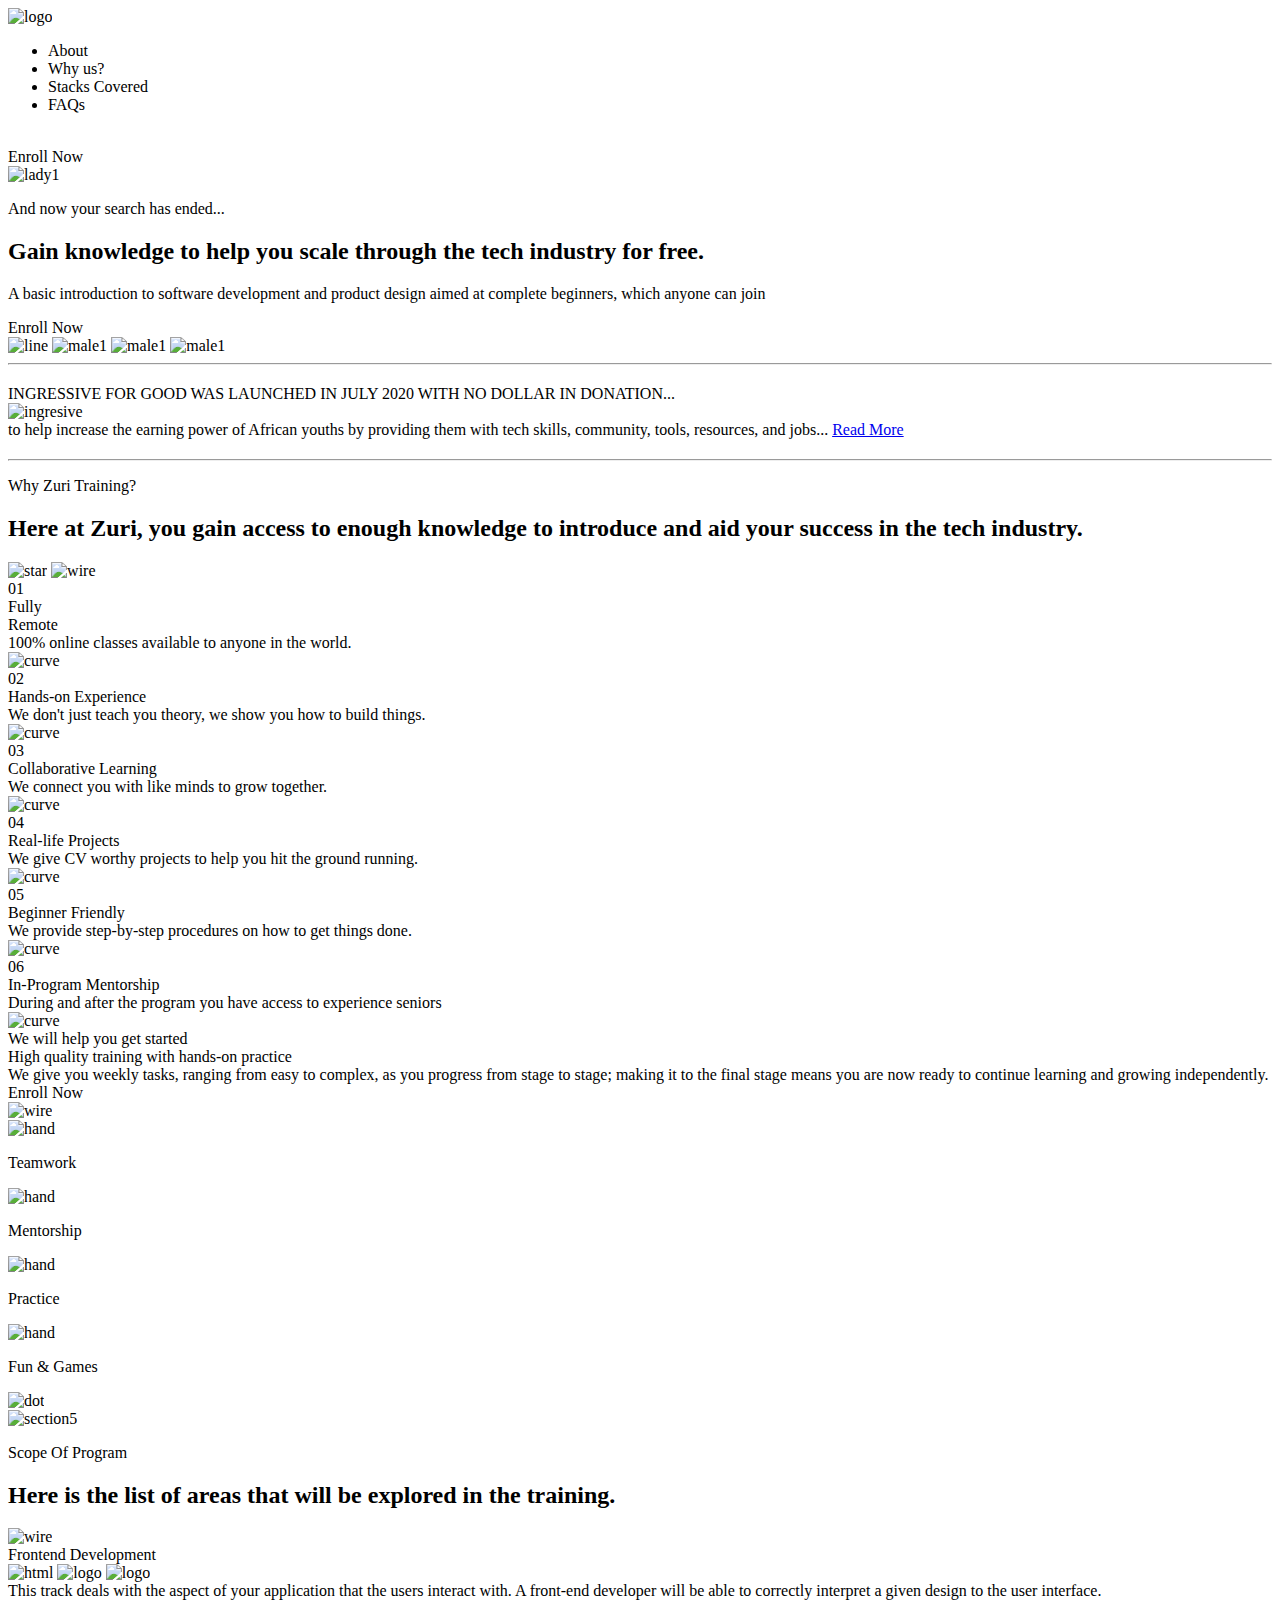
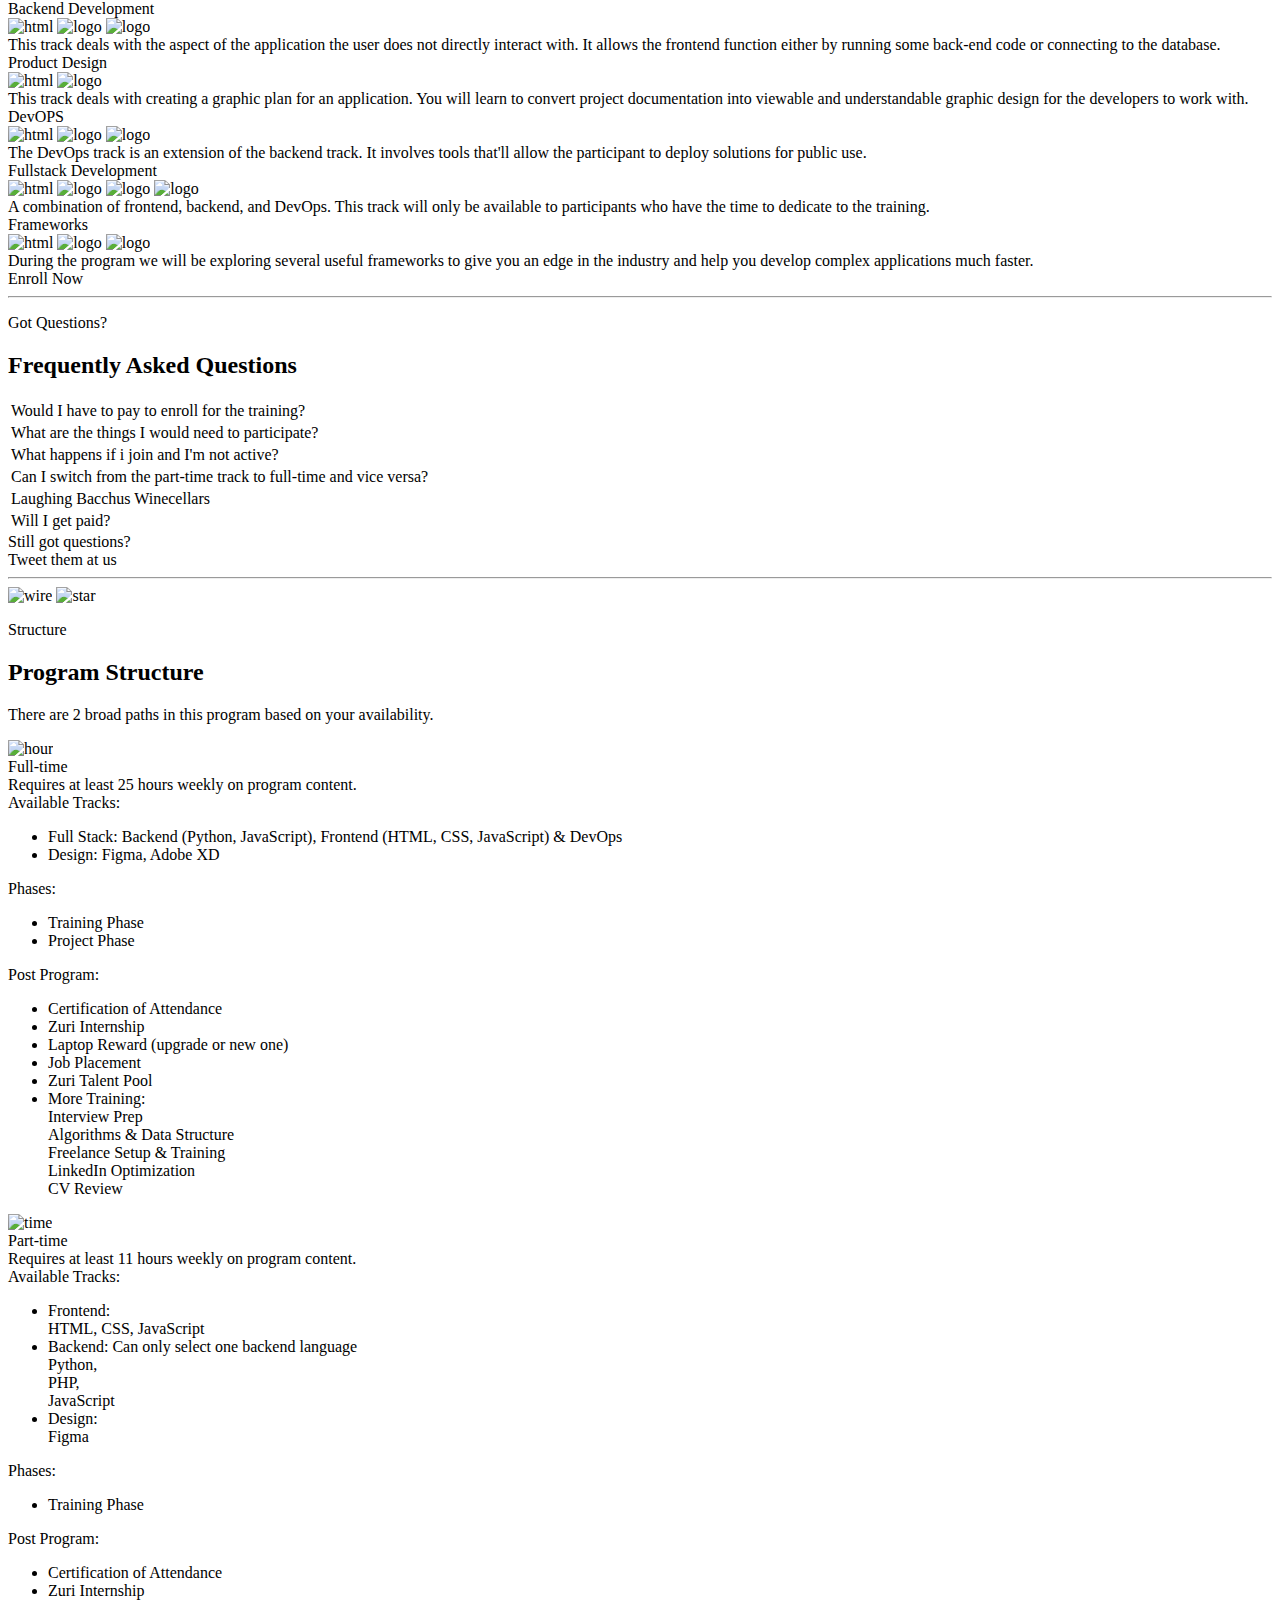
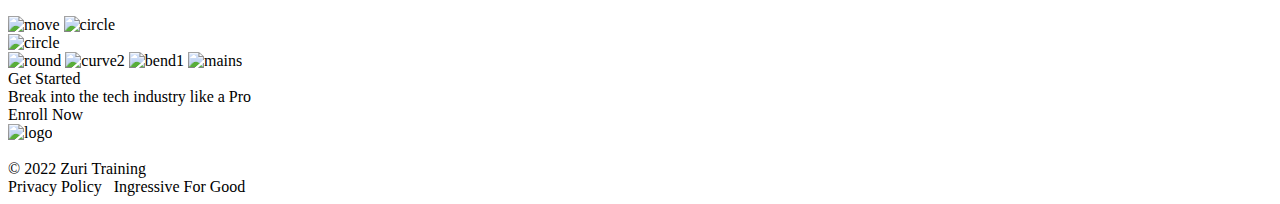
==== landing.html @ 47c12d44 "Add files via upload" ====
<!DOCTYPE html>
<html lang="en">
<head>
  <meta charset="UTF-8">
  <meta http-equiv="X-UA-Compatible" content="IE=edge">
  <meta name="viewport" content="width=device-width, initial-scale=1.0">
  <title>I'm new </title>
  <link rel="stylesheet" href="Landing.css">
  <link rel="preconnect" href="https://fonts.googleapis.com">
  <link rel="preconnect" href="https://fonts.gstatic.com" crossorigin>
  <link href="https://fonts.googleapis.com/css2?family=Lexend+Deca&family=Poppins:wght@200;300;400;800&family=Red+Hat+Display:ital,wght@0,300;0,400;0,500;0,600;0,700;0,900;1,800;1,900&family=Roboto:wght@100;300;400;500;700;900&display=swap" rel="stylesheet">
</head>
<body>
  <div class="webPage">
    <section class="header">
      <div>
        <img class="logo"src="https://training.zuri.team/logo.svg" alt="logo">
      </div>
      <div class="area">
        <ul>
          <li class="list">About</li>
          <li class="list">Why us?</li>
          <li class="list">Stacks Covered</li>
          <li class="list">FAQs</li>
        </ul>
        <img class="thumb"src="https://training.zuri.team/thumbs.png" alt="">
        <div class="enroll">Enroll Now</div>
      </div>
    </section>
    <section class="getStarted">
      <img class="lady1"src="https://training.zuri.team/lady1.jpg " alt="lady1">
      <div class="info">
        <p class="search">And now your search has ended...</p>
        <h2 class="gain">
          Gain knowledge to help you scale through the tech industry for free.
        </h2>
        <p class="basic">
          A basic introduction to software development and 
          product design aimed at complete beginners, which anyone can join
        </p>
        <div class="enroll2">Enroll Now</div>
      </div>
      <img class="line"src="https://training.zuri.team/line.svg" alt="line">
      <img class="male1"src="https://training.zuri.team/male1.jpg" alt="male1">
      <img class="maleface"src="https://training.zuri.team/maleface.svg" alt="male1">
      <img class="section1wire"src="https://training.zuri.team/section1wire.svg" alt="male1">
    </section>
    <hr style="margin-bottom: 20px">
    <section class="sponsorship">
      <div class="launch">
        INGRESSIVE FOR GOOD WAS LAUNCHED IN JULY 2020 WITH NO DOLLAR IN DONATION...
      </div>
      <img src="https://training.zuri.team/ingresive.jpg" class="ingresive" alt="ingresive">
      <div class="help">
        to help increase the earning power of African youths by providing 
        them with tech skills, community, tools, resources, and jobs... 
        <span> <a href="https://ingressive.org/i4g-in-2021/">Read More</a>  </span> 
      </div>
    </section>
    <hr style="margin-top: 20px">
    <section class="hireUs">
      <div>
        <p class="question">Why Zuri Training?</p>
        <h2 class="answer">
          Here at Zuri, you gain access to enough knowledge 
          to introduce and aid your success in the tech industry.
        </h2>
      </div>
      <img src="https://training.zuri.team/Star.jpg" class="star" alt="star">
      <img src="https://training.zuri.team/section3wire.svg" class="section3wire" alt="wire">
    </section>
    <section class="cards">
      <div class="card1">
        <div class="number1"> 01 </div>
        <div class="textHead1">Fully <br> Remote</div>
        <div class="textSub1"> 100% online classes available to anyone in the world. </div>
        <img src="https://training.zuri.team/curve1.png" class="card-arc arc" alt="curve">
      </div>
      <div class="card">
        <div class="number"> 02 </div>
        <div class="textHead">Hands-on Experience</div>
        <div class="textSub"> We don't just teach you theory, we show you how to build things. </div>
        <img src="https://training.zuri.team/curve.svg" class="card-arc" alt="curve">
      </div>
      <div class="card">
        <div class="number"> 03 </div>
        <div class="textHead">Collaborative Learning</div>
        <div class="textSu"> We connect you with like minds to grow together. </div>
        <img src="https://training.zuri.team/curve3.svg" class="card-arc" alt="curve">
      </div>
      <div class="card">
        <div class="number"> 04 </div>
        <div class="textHead">Real-life Projects</div>
        <div class="textSub"> We give CV worthy projects to help you hit the ground running. </div>
        <img src="https://training.zuri.team/curve4.svg" class="card-arc" alt="curve">
      </div>
      <div class="card">
        <div class="number"> 05 </div>
        <div class="textHead">Beginner Friendly</div>
        <div class="textSub"> We provide step-by-step procedures on how to get things done. </div>
        <img src="https://training.zuri.team/curve5.svg" class="card-arc" alt="curve">
      </div>
      <div class="card">
        <div class="number"> 06 </div>
        <div class="textHead">In-Program Mentorship</div>
        <div class="textSub"> During and after the program you have access to experience seniors </div>
        <img src="https://training.zuri.team/curve6.svg" class="card-arc" alt="curve">
      </div>
    </section>
    <section class="practice">
      <div class="practiceInfo">
        <div class="textSubP"> We will help you get started </div>
        <div class="textHeadP">High quality training with hands-on practice</div>
        <div class="textSubP"> 
          We give you weekly tasks, ranging from easy to complex, 
          as you progress from stage to stage; making it to the final stage 
          means you are now ready to continue learning and growing independently. 
        </div>
        <div class="enroll3">Enroll Now</div>
        <img src="https://training.zuri.team/section5wire.svg" class="wire" alt="wire">
        <div class="feature">
          <div class="features">
            <img src="https://training.zuri.team/hand.svg" alt="hand">
            <p>Teamwork</p>
          </div>
          <div class="features">
            <img src="https://training.zuri.team/mentor.svg" alt="hand">
            <p>Mentorship</p>
          </div>
          <div class="features">
            <img src="https://training.zuri.team/practice.svg" alt="hand">
            <p>Practice</p>
          </div>
          <div class="features">
            <img src="https://training.zuri.team/games.svg" alt="hand">
            <p>Fun & Games</p>
          </div>
        </div>
        <img src="https://training.zuri.team/dotsection5.svg" class="dot" alt="dot">
      </div>
      <img src="https://training.zuri.team/section5-image.png" alt="section5">
    </section>
    <section class="scope">
      <div>
        <p class="question">Scope Of Program</p>
        <h2 class="response">
          Here is the list of areas that will be explored in the training.
        </h2>
      </div>
      <img src="https://training.zuri.team/section6.svg" class="section6wire" alt="wire">
    </section>
    <section class="cards">
      <div class="card">
        <div class="text1"> Frontend Development </div>
        <img src="https://training.zuri.team/html.svg" class="svg"alt="html">
        <img src="https://training.zuri.team/css-3%20logo.svg" class="svg"alt="logo">
        <img src="https://training.zuri.team/javascript%20logo.svg" class="svg"alt="logo">
        <div class="text2"> 
          This track deals with the aspect of your application that the users 
          interact with. A front-end developer will be able to correctly interpret a 
          given design to the user interface. 
        </div>
      </div>
      <div class="card">
        <div class="text1"> Backend Development </div>
        <img src="https://training.zuri.team/php2%20logo.svg" class="svg2"alt="html">
        <img src="https://training.zuri.team/python-4%20logo.svg" class="svg"alt="logo">
        <img src="https://training.zuri.team/javascript%20logo.svg" class="svg"alt="logo">
        <div class="text2"> 
          This track deals with the aspect of the application the user does not directly 
          interact with. It allows the frontend function either by running some back-end 
          code or connecting to the database. 
        </div>
      </div>
      <div class="card">
        <div class="text1"> Product Design </div>
        <img src="https://training.zuri.team/adobe-xd%20logo.svg" class="svg"alt="html">
        <img src="https://training.zuri.team/Figma%20logo.svg" class="svg2"alt="logo">
        <div class="text2"> 
          This track deals with creating a graphic plan for an application. You will learn to 
          convert project documentation into viewable and understandable graphic design for 
          the developers to work with. 
        </div>
      </div>
      <div class="card">
        <div class="text1"> DevOPS </div>
        <img src="https://training.zuri.team/Ubuntu%20logo.svg" class="svg2"alt="html">
        <img src="https://training.zuri.team/Bash%20logo.svg" class="svg2"alt="logo">
        <img src="https://training.zuri.team/aws%20logo.svg" class="svg"alt="logo">
        <div class="text2"> 
          The DevOps track is an extension of the backend track. It involves tools that'll 
          allow the participant to deploy solutions for public use. 
        </div>
      </div>
      <div class="card">
        <div class="text1"> Fullstack Development </div>
        <img src="https://training.zuri.team/html.svg" class="svg"alt="html">
        <img src="https://training.zuri.team/css-3%20logo.svg" class="svg"alt="logo">
        <img src="https://training.zuri.team/javascript%20logo.svg" class="svg"alt="logo">
        <img src="https://training.zuri.team/python-4%20logo.svg" class="svg"alt="logo">
        <div class="text2"> 
          A combination of frontend, backend, and DevOps. This track will only be available to 
          participants who have the time to dedicate to the training. 
        </div>
      </div>
      <div class="card">
        <div class="text1"> Frameworks </div>
        <img src="https://training.zuri.team/Laravel%20logo.svg" class="svg2"alt="html">
        <img src="https://training.zuri.team/React%20logo.svg" class="svg2"alt="logo">
        <img src="https://training.zuri.team/Django%20logo.svg" class="svg2"alt="logo">
        <div class="text2"> 
          During the program we will be exploring several useful frameworks to give you an edge 
          in the industry and help you develop complex applications much faster. 
        </div>
      </div>
    </section>
    <div class="enroll2 enro">Enroll Now</div>
    <hr>  
    <section class="questions">
      <div>
        <p class="question">Got Questions?</p>
        <h2 class="gain">
          Frequently Asked Questions
        </h2>
      </div>
      <table>
        <tr>
          <td>Would I have to pay to enroll for the training?</td>
        </tr>
        <tr>
          <td>What are the things I would need to participate?</td>
        </tr>
        <tr>
          <td>What happens if i join and I'm not active?</td>
        </tr>
        <tr>
          <td>Can I switch from the part-time track to full-time and vice versa?</td>
        </tr>
        <tr>
          <td>Laughing Bacchus Winecellars</td>
        </tr>
        <tr>
          <td>Will I get paid?</td>
        </tr>
      </table>
      <div class="moreQues">
        <div class="basic">Still got questions?</div>
        <div class="enroll2 enr">Tweet them at us</div>
      </div>
    </section>
    <hr>
    <section class="lastStructure">
      <div>
        <img src="https://training.zuri.team/section7wire.svg" class="section7wire" alt="wire">
        <img src="https://training.zuri.team/Star1.svg" class="star1" alt="star">
        <p class="question">Structure</p>
        <h2 class="gain">
          Program Structure
        </h2>
        <p class="basic text">
          There are 2 broad paths in this program based on your availability.
        </p>
      </div>
      <div class="cardSection">
        <div class="cardStructure">
          <img src="https://training.zuri.team/hour.png" alt="hour">
          <div class="textSHead"> Full-time </div>
          <div class="textbody"> Requires at least 25 hours weekly on program content. </div>
          <div class="textSubHead">Available Tracks:</div>
          <ul>
            <li>Full Stack: Backend (Python, JavaScript), Frontend (HTML, CSS, JavaScript) & DevOps</li>
            <li>Design: Figma, Adobe XD</li>
          </ul>
          <div class="textSubHead">Phases:</div>
          <ul>
            <li>Training Phase</li>
            <li>Project Phase</li>
          </ul>
          <div class="textSubHead">Post Program:</div>
          <ul>
            <li>Certification of Attendance</li>
            <li>Zuri Internship </li>
            <li>Laptop Reward (upgrade or new one)  </li>
            <li>Job Placement  </li>
            <li>Zuri Talent Pool </li>
            <li>More Training: <br> 
              Interview Prep  <br>
              Algorithms & Data Structure   <br>
              Freelance Setup & Training <br>
              LinkedIn Optimization <br>
              CV Review </li>
          </ul>
        </div>
        <div class="cardStructure">
          <img src="https://training.zuri.team/time.png" alt="time">
          <div class="textSHead"> Part-time </div>
          <div class="textbody"> Requires at least 11 hours weekly on program content. </div>
          <div class="textSubHead">Available Tracks:</div>
          <ul>
            <li class="mar">Frontend: <br> HTML, CSS, JavaScript</li>
            <li class="mar">Backend: Can only select one backend language  <br>
              Python, <br>
              PHP, <br>
              JavaScript
            </li class="mar">
            <li>Design: <br>   Figma</li>
          </ul>
          <div class="textSubHead">Phases:</div>
          <ul>
            <li>Training Phase</li>
          </ul>
          <div class="textSubHead">Post Program:</div>
          <ul>
            <li>Certification of Attendance</li>
            <li>Zuri Internship </li>
          </ul>
        </div>
      </div>
      <img src="https://training.zuri.team/move.svg" class="move" alt="move">
      <img src="https://training.zuri.team/circle.png" class="circle" alt="circle">
    </section>
    <section class="scope">
      <img src="https://training.zuri.team/circle.png" class="circle2" alt="circle">
      <div class="break">
        <img src="https://training.zuri.team/round.svg" class="round" alt="round">
        <img src="https://training.zuri.team/curve2.svg" class="curve2" alt="curve2">
        <img src="https://training.zuri.team/bend1.svg" class="bend1" alt="bend1">
        <img src="https://training.zuri.team/mains.png" class="mains" alt="mains">
        <div class="breakBody"> Get Started </div>
        <div class="breakHead"> Break into the tech industry like a Pro </div>
        <div class="enroll3 en">Enroll Now</div>
      </div>
    </section>
    <section class="footer">
      <img src="https://training.zuri.team/logo.svg" alt="logo">
      <div class="socials">
        <img src="https://training.zuri.team/facebook.svg" alt="">
        <img src="https://training.zuri.team/linkd.svg" alt="">
        <img src="https://training.zuri.team/twitter.svg" alt="">
        <img src="https://training.zuri.team/youtube.svg" alt="">
      </div>
    </section>
    <section class="copyright">
      <div>© 2022 Zuri Training</div>
      <div>Privacy Policy &nbsp; <span>Ingressive For Good</span> </div>
    </section>
  </div>
</body>
</html>
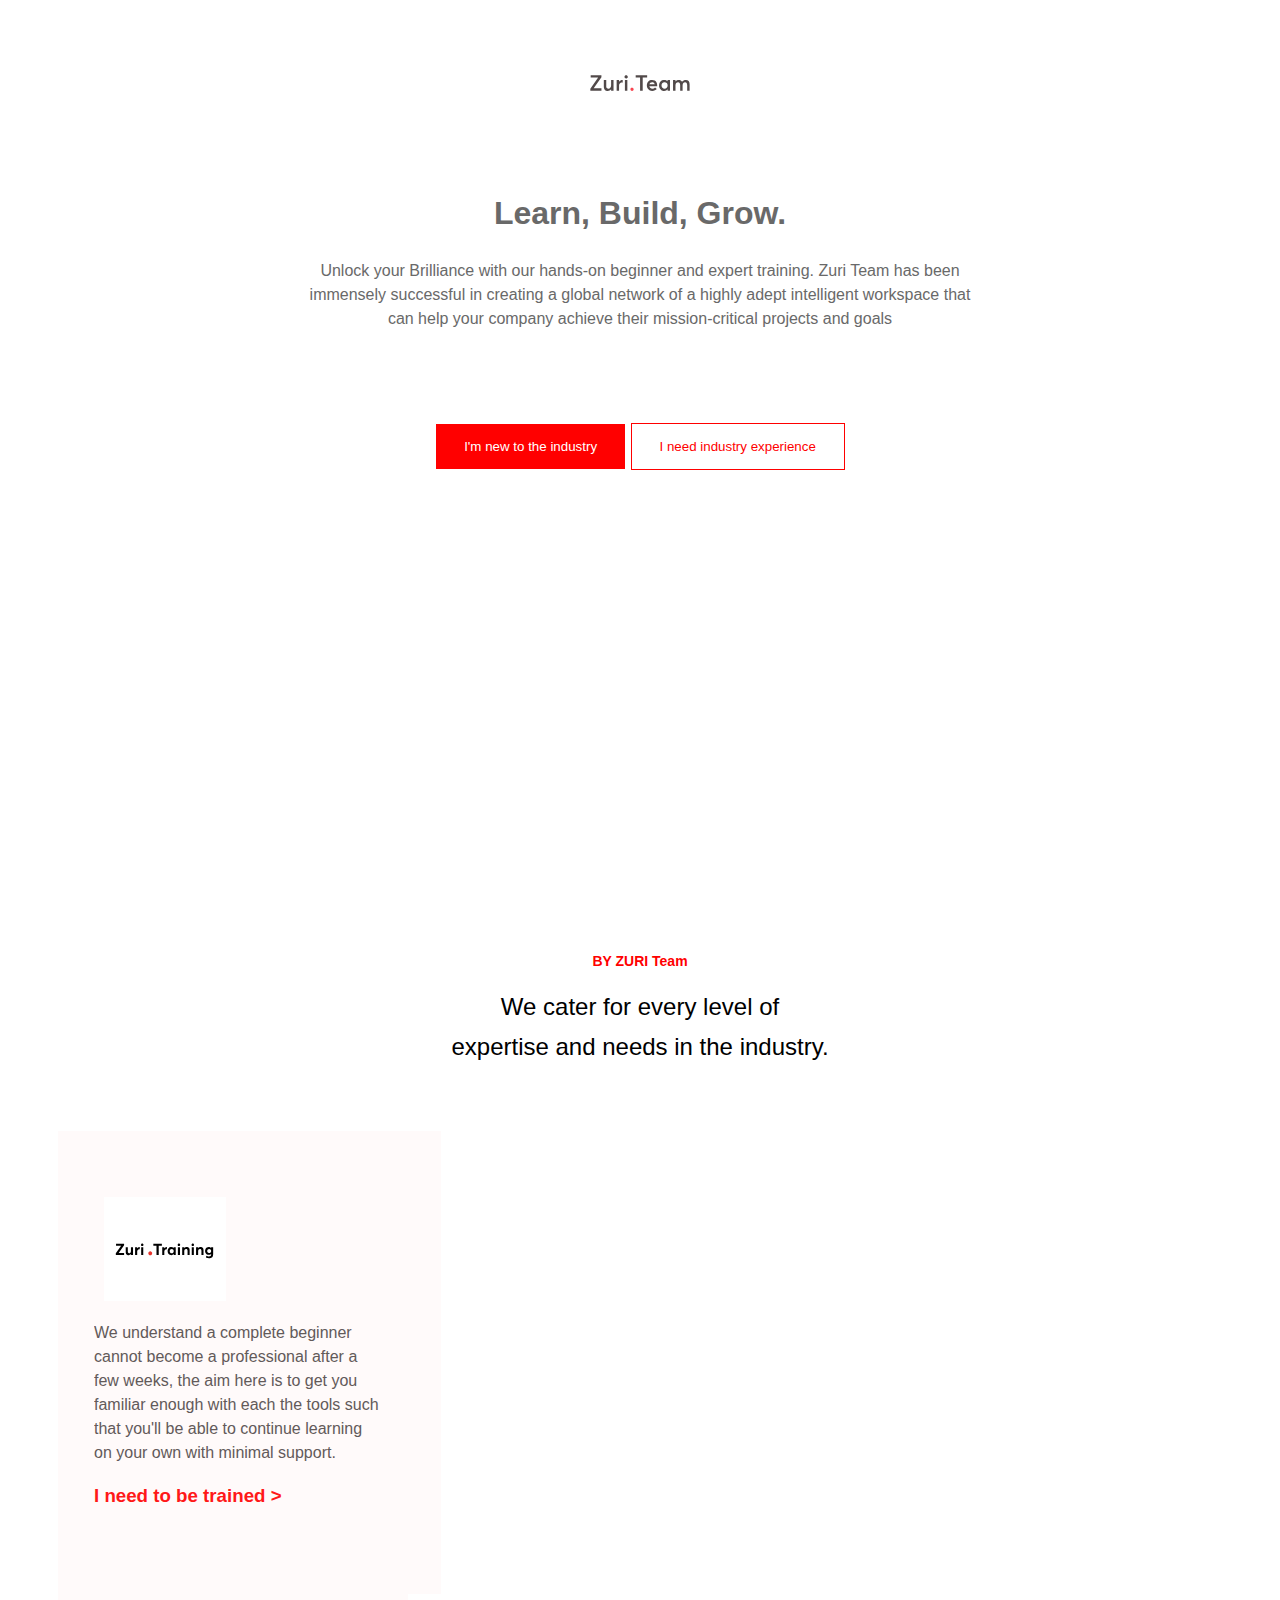
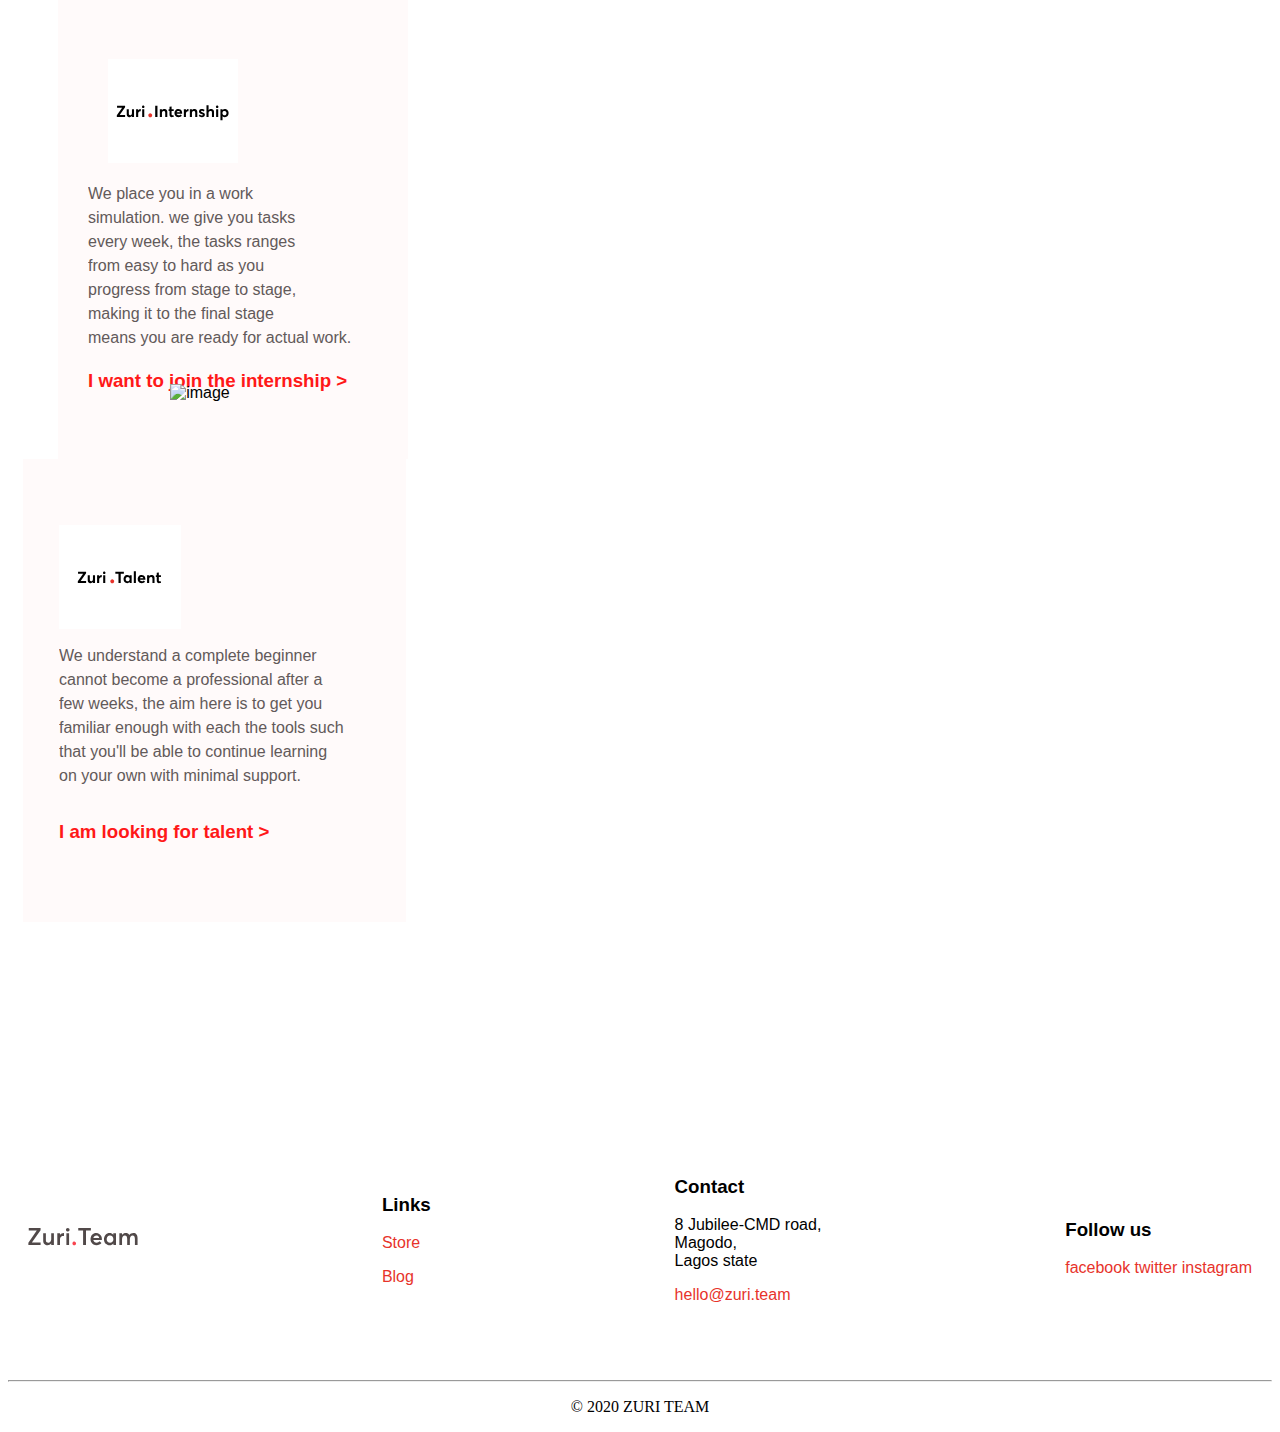
==== commit 98c67a41: "first commit" ====
--- a/landing.html
+++ b/landing.html
@@ -1,349 +1,110 @@
-<!DOCTYPE html>
-<html lang="en">
-<head>
-  <meta charset="UTF-8">
-  <meta http-equiv="X-UA-Compatible" content="IE=edge">
-  <meta name="viewport" content="width=device-width, initial-scale=1.0">
-  <title>I'm new </title>
-  <link rel="stylesheet" href="Landing.css">
-  <link rel="preconnect" href="https://fonts.googleapis.com">
-  <link rel="preconnect" href="https://fonts.gstatic.com" crossorigin>
-  <link href="https://fonts.googleapis.com/css2?family=Lexend+Deca&family=Poppins:wght@200;300;400;800&family=Red+Hat+Display:ital,wght@0,300;0,400;0,500;0,600;0,700;0,900;1,800;1,900&family=Roboto:wght@100;300;400;500;700;900&display=swap" rel="stylesheet">
-</head>
-<body>
-  <div class="webPage">
-    <section class="header">
-      <div>
-        <img class="logo"src="https://training.zuri.team/logo.svg" alt="logo">
-      </div>
-      <div class="area">
-        <ul>
-          <li class="list">About</li>
-          <li class="list">Why us?</li>
-          <li class="list">Stacks Covered</li>
-          <li class="list">FAQs</li>
-        </ul>
-        <img class="thumb"src="https://training.zuri.team/thumbs.png" alt="">
-        <div class="enroll">Enroll Now</div>
-      </div>
-    </section>
-    <section class="getStarted">
-      <img class="lady1"src="https://training.zuri.team/lady1.jpg " alt="lady1">
-      <div class="info">
-        <p class="search">And now your search has ended...</p>
-        <h2 class="gain">
-          Gain knowledge to help you scale through the tech industry for free.
-        </h2>
-        <p class="basic">
-          A basic introduction to software development and 
-          product design aimed at complete beginners, which anyone can join
-        </p>
-        <div class="enroll2">Enroll Now</div>
-      </div>
-      <img class="line"src="https://training.zuri.team/line.svg" alt="line">
-      <img class="male1"src="https://training.zuri.team/male1.jpg" alt="male1">
-      <img class="maleface"src="https://training.zuri.team/maleface.svg" alt="male1">
-      <img class="section1wire"src="https://training.zuri.team/section1wire.svg" alt="male1">
-    </section>
-    <hr style="margin-bottom: 20px">
-    <section class="sponsorship">
-      <div class="launch">
-        INGRESSIVE FOR GOOD WAS LAUNCHED IN JULY 2020 WITH NO DOLLAR IN DONATION...
-      </div>
-      <img src="https://training.zuri.team/ingresive.jpg" class="ingresive" alt="ingresive">
-      <div class="help">
-        to help increase the earning power of African youths by providing 
-        them with tech skills, community, tools, resources, and jobs... 
-        <span> <a href="https://ingressive.org/i4g-in-2021/">Read More</a>  </span> 
-      </div>
-    </section>
-    <hr style="margin-top: 20px">
-    <section class="hireUs">
-      <div>
-        <p class="question">Why Zuri Training?</p>
-        <h2 class="answer">
-          Here at Zuri, you gain access to enough knowledge 
-          to introduce and aid your success in the tech industry.
-        </h2>
-      </div>
-      <img src="https://training.zuri.team/Star.jpg" class="star" alt="star">
-      <img src="https://training.zuri.team/section3wire.svg" class="section3wire" alt="wire">
-    </section>
-    <section class="cards">
-      <div class="card1">
-        <div class="number1"> 01 </div>
-        <div class="textHead1">Fully <br> Remote</div>
-        <div class="textSub1"> 100% online classes available to anyone in the world. </div>
-        <img src="https://training.zuri.team/curve1.png" class="card-arc arc" alt="curve">
-      </div>
-      <div class="card">
-        <div class="number"> 02 </div>
-        <div class="textHead">Hands-on Experience</div>
-        <div class="textSub"> We don't just teach you theory, we show you how to build things. </div>
-        <img src="https://training.zuri.team/curve.svg" class="card-arc" alt="curve">
-      </div>
-      <div class="card">
-        <div class="number"> 03 </div>
-        <div class="textHead">Collaborative Learning</div>
-        <div class="textSu"> We connect you with like minds to grow together. </div>
-        <img src="https://training.zuri.team/curve3.svg" class="card-arc" alt="curve">
-      </div>
-      <div class="card">
-        <div class="number"> 04 </div>
-        <div class="textHead">Real-life Projects</div>
-        <div class="textSub"> We give CV worthy projects to help you hit the ground running. </div>
-        <img src="https://training.zuri.team/curve4.svg" class="card-arc" alt="curve">
-      </div>
-      <div class="card">
-        <div class="number"> 05 </div>
-        <div class="textHead">Beginner Friendly</div>
-        <div class="textSub"> We provide step-by-step procedures on how to get things done. </div>
-        <img src="https://training.zuri.team/curve5.svg" class="card-arc" alt="curve">
-      </div>
-      <div class="card">
-        <div class="number"> 06 </div>
-        <div class="textHead">In-Program Mentorship</div>
-        <div class="textSub"> During and after the program you have access to experience seniors </div>
-        <img src="https://training.zuri.team/curve6.svg" class="card-arc" alt="curve">
-      </div>
-    </section>
-    <section class="practice">
-      <div class="practiceInfo">
-        <div class="textSubP"> We will help you get started </div>
-        <div class="textHeadP">High quality training with hands-on practice</div>
-        <div class="textSubP"> 
-          We give you weekly tasks, ranging from easy to complex, 
-          as you progress from stage to stage; making it to the final stage 
-          means you are now ready to continue learning and growing independently. 
-        </div>
-        <div class="enroll3">Enroll Now</div>
-        <img src="https://training.zuri.team/section5wire.svg" class="wire" alt="wire">
-        <div class="feature">
-          <div class="features">
-            <img src="https://training.zuri.team/hand.svg" alt="hand">
-            <p>Teamwork</p>
-          </div>
-          <div class="features">
-            <img src="https://training.zuri.team/mentor.svg" alt="hand">
-            <p>Mentorship</p>
-          </div>
-          <div class="features">
-            <img src="https://training.zuri.team/practice.svg" alt="hand">
-            <p>Practice</p>
-          </div>
-          <div class="features">
-            <img src="https://training.zuri.team/games.svg" alt="hand">
-            <p>Fun & Games</p>
-          </div>
-        </div>
-        <img src="https://training.zuri.team/dotsection5.svg" class="dot" alt="dot">
-      </div>
-      <img src="https://training.zuri.team/section5-image.png" alt="section5">
-    </section>
-    <section class="scope">
-      <div>
-        <p class="question">Scope Of Program</p>
-        <h2 class="response">
-          Here is the list of areas that will be explored in the training.
-        </h2>
-      </div>
-      <img src="https://training.zuri.team/section6.svg" class="section6wire" alt="wire">
-    </section>
-    <section class="cards">
-      <div class="card">
-        <div class="text1"> Frontend Development </div>
-        <img src="https://training.zuri.team/html.svg" class="svg"alt="html">
-        <img src="https://training.zuri.team/css-3%20logo.svg" class="svg"alt="logo">
-        <img src="https://training.zuri.team/javascript%20logo.svg" class="svg"alt="logo">
-        <div class="text2"> 
-          This track deals with the aspect of your application that the users 
-          interact with. A front-end developer will be able to correctly interpret a 
-          given design to the user interface. 
-        </div>
-      </div>
-      <div class="card">
-        <div class="text1"> Backend Development </div>
-        <img src="https://training.zuri.team/php2%20logo.svg" class="svg2"alt="html">
-        <img src="https://training.zuri.team/python-4%20logo.svg" class="svg"alt="logo">
-        <img src="https://training.zuri.team/javascript%20logo.svg" class="svg"alt="logo">
-        <div class="text2"> 
-          This track deals with the aspect of the application the user does not directly 
-          interact with. It allows the frontend function either by running some back-end 
-          code or connecting to the database. 
-        </div>
-      </div>
-      <div class="card">
-        <div class="text1"> Product Design </div>
-        <img src="https://training.zuri.team/adobe-xd%20logo.svg" class="svg"alt="html">
-        <img src="https://training.zuri.team/Figma%20logo.svg" class="svg2"alt="logo">
-        <div class="text2"> 
-          This track deals with creating a graphic plan for an application. You will learn to 
-          convert project documentation into viewable and understandable graphic design for 
-          the developers to work with. 
-        </div>
-      </div>
-      <div class="card">
-        <div class="text1"> DevOPS </div>
-        <img src="https://training.zuri.team/Ubuntu%20logo.svg" class="svg2"alt="html">
-        <img src="https://training.zuri.team/Bash%20logo.svg" class="svg2"alt="logo">
-        <img src="https://training.zuri.team/aws%20logo.svg" class="svg"alt="logo">
-        <div class="text2"> 
-          The DevOps track is an extension of the backend track. It involves tools that'll 
-          allow the participant to deploy solutions for public use. 
-        </div>
-      </div>
-      <div class="card">
-        <div class="text1"> Fullstack Development </div>
-        <img src="https://training.zuri.team/html.svg" class="svg"alt="html">
-        <img src="https://training.zuri.team/css-3%20logo.svg" class="svg"alt="logo">
-        <img src="https://training.zuri.team/javascript%20logo.svg" class="svg"alt="logo">
-        <img src="https://training.zuri.team/python-4%20logo.svg" class="svg"alt="logo">
-        <div class="text2"> 
-          A combination of frontend, backend, and DevOps. This track will only be available to 
-          participants who have the time to dedicate to the training. 
-        </div>
-      </div>
-      <div class="card">
-        <div class="text1"> Frameworks </div>
-        <img src="https://training.zuri.team/Laravel%20logo.svg" class="svg2"alt="html">
-        <img src="https://training.zuri.team/React%20logo.svg" class="svg2"alt="logo">
-        <img src="https://training.zuri.team/Django%20logo.svg" class="svg2"alt="logo">
-        <div class="text2"> 
-          During the program we will be exploring several useful frameworks to give you an edge 
-          in the industry and help you develop complex applications much faster. 
-        </div>
-      </div>
-    </section>
-    <div class="enroll2 enro">Enroll Now</div>
-    <hr>  
-    <section class="questions">
-      <div>
-        <p class="question">Got Questions?</p>
-        <h2 class="gain">
-          Frequently Asked Questions
-        </h2>
-      </div>
-      <table>
-        <tr>
-          <td>Would I have to pay to enroll for the training?</td>
-        </tr>
-        <tr>
-          <td>What are the things I would need to participate?</td>
-        </tr>
-        <tr>
-          <td>What happens if i join and I'm not active?</td>
-        </tr>
-        <tr>
-          <td>Can I switch from the part-time track to full-time and vice versa?</td>
-        </tr>
-        <tr>
-          <td>Laughing Bacchus Winecellars</td>
-        </tr>
-        <tr>
-          <td>Will I get paid?</td>
-        </tr>
-      </table>
-      <div class="moreQues">
-        <div class="basic">Still got questions?</div>
-        <div class="enroll2 enr">Tweet them at us</div>
-      </div>
-    </section>
-    <hr>
-    <section class="lastStructure">
-      <div>
-        <img src="https://training.zuri.team/section7wire.svg" class="section7wire" alt="wire">
-        <img src="https://training.zuri.team/Star1.svg" class="star1" alt="star">
-        <p class="question">Structure</p>
-        <h2 class="gain">
-          Program Structure
-        </h2>
-        <p class="basic text">
-          There are 2 broad paths in this program based on your availability.
-        </p>
-      </div>
-      <div class="cardSection">
-        <div class="cardStructure">
-          <img src="https://training.zuri.team/hour.png" alt="hour">
-          <div class="textSHead"> Full-time </div>
-          <div class="textbody"> Requires at least 25 hours weekly on program content. </div>
-          <div class="textSubHead">Available Tracks:</div>
-          <ul>
-            <li>Full Stack: Backend (Python, JavaScript), Frontend (HTML, CSS, JavaScript) & DevOps</li>
-            <li>Design: Figma, Adobe XD</li>
-          </ul>
-          <div class="textSubHead">Phases:</div>
-          <ul>
-            <li>Training Phase</li>
-            <li>Project Phase</li>
-          </ul>
-          <div class="textSubHead">Post Program:</div>
-          <ul>
-            <li>Certification of Attendance</li>
-            <li>Zuri Internship </li>
-            <li>Laptop Reward (upgrade or new one)  </li>
-            <li>Job Placement  </li>
-            <li>Zuri Talent Pool </li>
-            <li>More Training: <br> 
-              Interview Prep  <br>
-              Algorithms & Data Structure   <br>
-              Freelance Setup & Training <br>
-              LinkedIn Optimization <br>
-              CV Review </li>
-          </ul>
-        </div>
-        <div class="cardStructure">
-          <img src="https://training.zuri.team/time.png" alt="time">
-          <div class="textSHead"> Part-time </div>
-          <div class="textbody"> Requires at least 11 hours weekly on program content. </div>
-          <div class="textSubHead">Available Tracks:</div>
-          <ul>
-            <li class="mar">Frontend: <br> HTML, CSS, JavaScript</li>
-            <li class="mar">Backend: Can only select one backend language  <br>
-              Python, <br>
-              PHP, <br>
-              JavaScript
-            </li class="mar">
-            <li>Design: <br>   Figma</li>
-          </ul>
-          <div class="textSubHead">Phases:</div>
-          <ul>
-            <li>Training Phase</li>
-          </ul>
-          <div class="textSubHead">Post Program:</div>
-          <ul>
-            <li>Certification of Attendance</li>
-            <li>Zuri Internship </li>
-          </ul>
-        </div>
-      </div>
-      <img src="https://training.zuri.team/move.svg" class="move" alt="move">
-      <img src="https://training.zuri.team/circle.png" class="circle" alt="circle">
-    </section>
-    <section class="scope">
-      <img src="https://training.zuri.team/circle.png" class="circle2" alt="circle">
-      <div class="break">
-        <img src="https://training.zuri.team/round.svg" class="round" alt="round">
-        <img src="https://training.zuri.team/curve2.svg" class="curve2" alt="curve2">
-        <img src="https://training.zuri.team/bend1.svg" class="bend1" alt="bend1">
-        <img src="https://training.zuri.team/mains.png" class="mains" alt="mains">
-        <div class="breakBody"> Get Started </div>
-        <div class="breakHead"> Break into the tech industry like a Pro </div>
-        <div class="enroll3 en">Enroll Now</div>
-      </div>
-    </section>
-    <section class="footer">
-      <img src="https://training.zuri.team/logo.svg" alt="logo">
-      <div class="socials">
-        <img src="https://training.zuri.team/facebook.svg" alt="">
-        <img src="https://training.zuri.team/linkd.svg" alt="">
-        <img src="https://training.zuri.team/twitter.svg" alt="">
-        <img src="https://training.zuri.team/youtube.svg" alt="">
-      </div>
-    </section>
-    <section class="copyright">
-      <div>© 2022 Zuri Training</div>
-      <div>Privacy Policy &nbsp; <span>Ingressive For Good</span> </div>
-    </section>
-  </div>
-</body>
+<!DOCTYPE html>
+<html lang="en">
+<head>
+    <meta charset="UTF-8">
+    <meta http-equiv="X-UA-Compatible" content="IE=edge">
+    <meta name="viewport" content="width=device-width, initial-scale=1.0">
+    <title>Zuri Landing page </title>
+    <link rel="stylesheet" href="landing.css">
+    <link rel="stylesheet" href="zuri-logo-full.svg" type="image/icon">
+</head>
+<body>
+        <section class="Hero">
+            <div class="header">
+                <img src="zuri-logo-full.svg" width="100" height="150" alt="logo" />
+            </div>
+        <div class="subheader">
+            <h1 style="text-align: center;"> Learn, Build, Grow.</h1> 
+        <p style= "text-align: center;">Unlock your Brilliance with our hands-on beginner and expert training. Zuri Team has been immensely 
+            successful in creating a global network of a highly adept intelligent workspace that can help your company achieve 
+            their mission-critical projects and goals 
+        </p> 
+        <div class="buttons">  <a href="/index.html">  <button class="New"> I'm new to the industry</button></a> </a>
+           <a href="https://www.google.com/">  <button class="Need"> I need industry experience</button></a></div>
+        
+        </div>
+    
+        
+        </section>
+        <section class="programs">
+            <div class=" programscontainer ">
+                <h3 class="heading">BY ZURI Team </h3>
+                <p class="slogan"> We cater for every level of <br> expertise and needs in  the industry.</p>
+
+            </div>
+            <div class="subcontainer">
+                <div class="row">
+                    <div class="training ">
+                        <div class="program1textarea ">
+                            <img class="cloudinary" src="https://res.cloudinary.com/dafsch2zs/image/upload/v1596628122/Zuri%20Landing/left_bvmv7q.png" 
+                            alt="image" srcset="">
+                            <div class="contentfirst">
+                                <img  class="trainingsvg" src="/zuri-training-img.svg" alt="image">
+                                <p class=" trainingtext">
+                                    We understand a complete beginner  <br>cannot become a professional after a <br>few weeks, 
+                                    the aim here is to get you <br> familiar enough with each the  
+                                    tools such <br>that you'll be able to  continue learning<br> on your own 
+                                    with minimal support.     
+                                </p>
+                                <h3> <a  class="Ineedtraining" href="http://google.com"> I need to be trained > </a></h3>
+                                  </div>
+                                </div>
+                                  </div>
+                            <div class="internship">
+                                <div class="program2textarea">
+                                    <div class="contentsecond">
+                                        <img class="internshipsvg" src="/zuri-internship-img.svg" alt="image">
+                                        <p class="internshiptext">We place you in a work <br> simulation. we give you tasks
+                                        <br>every week, the tasks ranges <br> from easy to hard as you <br>
+                                    progress from stage to stage, <br> making it to the final stage <br>
+                                means you are ready for actual work.</p>
+                                <h3> <a  class="Iwantinternship" href="http://google.com"> I want to join the internship > </a></h3>
+                                </div>  
+                                
+                        </div>
+                    </div>
+                    <div class="talent">
+                        <div class="program3textarea ">
+                            <img class="cloudinary2" src="https://res.cloudinary.com/dafsch2zs/image/upload/v1596628122/Zuri%20Landing/left_bvmv7q.png" 
+                            alt="image" srcset="">
+                            <div class="contentthird">
+                                <img  class="talentsvg" src="/zuri-talent-img.svg" alt="image">
+                                <p class=" talenttext">
+                                    We understand a complete beginner  <br>cannot become a professional after a <br>few weeks, 
+                                    the aim here is to get you <br> familiar enough with each the  
+                                    tools such <br>that you'll be able to  continue learning<br> on your own 
+                                    with minimal support.     
+                                </p>
+                                <h3> <a  class="talentlook" href="http://google.com"> I am looking for talent > </a></h3>
+                                  </div>
+                    
+                </div>
+            </div>
+        </section>
+        <footer class="footmain">
+           <div class="footercontainer"> 
+            <div class="flex1"> <img  class="footerlogo" src="/zuri-logo-full.svg" alt="image"></div>
+            <div class="flex2"> <h3>Links</h3>
+                <a href="https://flutterwave.com/store/zuriteam"> <p>Store</p></a>
+             <a href="https://blog.zuri.team/"> <p>Blog</p></a>
+    </div>
+               <div class="flex3"> <h3> Contact</h3>
+                <p>8 Jubilee-CMD road,<br> Magodo, <br> Lagos state</p> 
+                <p> <a href="mailto:hello@zuri.com"> hello@zuri.team</a></p>
+    </div>
+                  <div class="flex4">  <h3> Follow us </h3>  <div class="contacticons">
+                    <a target="_blank" href="https://web.facebook.com/sammy.bolade">facebook</a>
+                    <a target="_blank" href= "https://twitter.com/Lade_samuell"> twitter</a>
+                    <a  target="_blank" href="https://www.instagram.com/ade_samuell/"> instagram</a>
+                    <a href="https://zuri.team/#"></a>
+    </div></div>
+           </div>
+            <div><hr class="m-3 md-0"></div>
+            <div class="copyright">
+                <p> © 2020 ZURI TEAM </p>
+            </div>   
+
+            
+        </footer>
+</body>
 </html>--- a/landing.css
+++ b/landing.css
@@ -0,0 +1,332 @@
+
+
+
+.Hero {
+    height: 800px;
+    background-image: url(https://zuri.team/img/hero-bg.svg);
+    background-size: cover;
+    background-position: center;
+    background-repeat: no-repeat;
+}
+.header {
+    position: relative;
+    display: flex;
+margin-right: auto;
+margin-left:auto;
+width:100px;
+height:150px;}
+
+.subheader{
+    padding: 10px ;
+    max-width: 700px;
+    margin: auto;
+    font-size: 1rem;
+    font-weight: 400;
+    line-height: 1.5;
+    color:dimgrey;
+    text-align:center ;
+    box-sizing: border-box;
+    font-family:Averta, sans-serif; ;
+}
+.buttons {
+    margin-top: 92px;
+    box-sizing: border-box;
+    text-align: center;
+    
+}
+.button :hover { background-color: black;}
+.New { background-color: red;
+    color: white;
+    cursor: pointer;
+    font-family: Averta,sans-serif;
+    padding: 15px 28px;
+    border: 1px solid;
+
+}
+.Need { background-color: white;
+    color: red;
+     cursor: pointer;
+    padding: 15px 28px;
+    border: 1px solid;
+    font-family: Averta,sans-serif;
+
+
+}
+
+
+
+.programs{
+    box-sizing: border-box;
+    background-color: white;
+    overflow: hidden;
+    font-family: Averta,sans-serif;
+}
+.heading {
+    font-size: 14px;
+    line-height: 24px;
+    color: red;
+    margin-top: 141px;
+    box-sizing: border-box;
+    display: block;
+    text-align: center;
+    font-family: Averta,sans-serif;
+    
+
+}
+.slogan{ 
+    font-size: 24px;
+    line-height: 40px;
+    text-align: center;
+    color: black;
+    margin-top: 8px;
+    margin-bottom: 64px;
+font-family: Averta,sans-serif;
+box-sizing: border-box;
+
+}
+.row{
+    flex-wrap: wrap;
+    display: flex;
+    margin-right: -15px;
+    margin-left: -15px;
+    text-align: center;
+    font-family: Averta,sans-serif; 
+    max-width: 1440px !important;
+        
+    }
+    
+
+
+
+
+
+.training {
+    position: relative;
+    flex: 0 0 33.333333%;
+    max-width: 33.333333%;
+    z-index: 1;
+    text-align: center;
+    @media screen { min-width: 992px;
+        
+    }
+    
+}
+.program1textarea {text-align: left;
+    background-color:  #FFFAFA;
+    width: 300px;
+    height: 320px;
+    z-index: -1;
+    padding: 61px 47px 82px 36px;
+    margin-left: 50px;
+    @media (min-width: 992px)
+    
+
+} 
+
+
+
+@media only screen and (max-width: 1440px) ,(min-width:720px){ 
+    .subcontainer {
+        padding-left: 15px;
+        padding-right: 15px;
+        
+        box-sizing: border-box;
+        font-family: Averta, sans-serif;
+        
+        max-width: 1440px;
+     
+            
+        
+        
+    
+}
+}
+
+    
+
+
+
+.cloudinary { position:absolute;
+    margin-left: 10px;
+    text-align: left;
+    vertical-align:middle;
+    border-style: none;
+    width:400px;
+    left: -120px;
+    top: -75px;
+    z-index: -1;
+
+}
+.trainingsvg {
+    vertical-align: middle ;
+    padding-left: 10px;
+    padding-top: 5px;
+
+}
+.trainingtext {
+    font-size: 16px;
+    font-family: Averta,sans-serif;
+    line-height: 24px;
+    color: #514949;
+    opacity: 0.9;
+    box-sizing: border-box;
+    font-family: Averta, sans-serif;
+    margin-top: 20px;
+    margin-bottom: 1rem;
+    text-align: left;
+    width: 100%;
+}
+
+.Ineedtraining {
+    font-size: 16x;
+    font-family: Averta, sans-serif ;
+    line-height: 24px;
+    color: red;
+    opacity: 0.9;
+    text-decoration: none;
+}
+.internship {  
+    position: relative;
+    flex: 0 0 33.333333%;
+    max-width: 33.333333%;
+    z-index: 1;
+    text-align: center;
+    @media screen { min-width: 992px;
+        
+    }
+    max-width: 33.33%;
+}
+.internshipsvg{
+    
+    padding-right: 50px;
+    padding-top: 15px;
+    margin-left: 50px;
+
+}
+
+.program2textarea {text-align: left;
+    background-color:  #FFFAFA;
+    width: 350px;
+    height: 415px;
+    z-index: -1;
+    padding-left: 0%;
+    padding-top: 50px;
+    margin-left: 50px;
+    @media (min-width: 992px) }
+    
+.internshiptext {
+    font-size: 16px;
+    font-family: Averta,sans-serif;
+    line-height: 24px;
+    color: #514949;
+    opacity: 0.9;
+    box-sizing: border-box;
+    font-family: Averta, sans-serif;
+    margin-top: 15px;
+    margin-left: 30px;
+    margin-bottom: 1rem;
+    text-align: left;
+    width: 100%;
+}
+.Iwantinternship{
+    font-size: 16x;
+    font-family: Averta, sans-serif ;
+    line-height: 24px;
+    color: red;
+    opacity: 0.9;
+    margin-left: 30px;
+    text-decoration: none;
+}
+.talent{
+    position: relative;
+    z-index: 1;
+    flex: 0 0 33.333333%;
+    max-width: 33.333333%;
+    width: 100%;
+    padding-right: 15px;
+    padding-left: 15px;
+    box-sizing: border-box;
+    font-family: Averta, sans-serif;
+}
+.cloudinary2{
+    margin-bottom: 48px;
+    width: 90%;
+    position: absolute;
+    right: -120px;
+    top: -75px;
+    z-index: -1;
+
+}
+.talentsvg {
+    padding-right: 100px;
+    padding-top: 5px;
+
+    vertical-align: middle;
+    border-style: none;
+    box-sizing: border-box;
+    font-family: Averta, sans-serif;
+
+}
+.program3textarea {text-align: left;
+    background-color:  #FFFAFA;
+    margin: 0!important;
+
+    width: 300px;
+    height: 320px;
+    z-index: -1;
+    padding: 61px 47px 82px 36px;
+    margin-left: 100px;
+    @media (min-width: 992px) }
+
+    .talenttext{
+        font-size: 16px;
+    font-family: Averta,sans-serif;
+    line-height: 24px;
+    color: #514949;
+    opacity: 0.9;
+    box-sizing: border-box;
+    font-family: Averta, sans-serif;
+    margin-top: 15px;
+    margin-bottom: 2rem;
+    text-align: left;
+    width: 100%;
+
+    }
+    .talentlook{
+        font-size: 16x;
+        font-family: Averta, sans-serif ;
+        line-height: 24px;
+        color: red;
+        opacity: 0.9;
+        text-decoration: none;
+        
+    }
+    .footmain {
+        margin-top: 215px;
+        margin-left: auto;
+}
+
+
+
+.footercontainer{
+    display: flex;
+    @media screen and (max-width: 768px)
+    flex-direction: column;
+    justify-content: space-between;
+    align-items: center;
+    flex-wrap: wrap;
+    margin-bottom: 40px;
+    padding: 20px;
+    box-sizing: border-box;
+    font-family: Averta, sans-serif;
+    
+
+    }
+    a{
+        color: #E7332B;
+    text-decoration: none;
+    }
+    .copyright{
+        margin-left: auto;
+        text-align: center;
+    }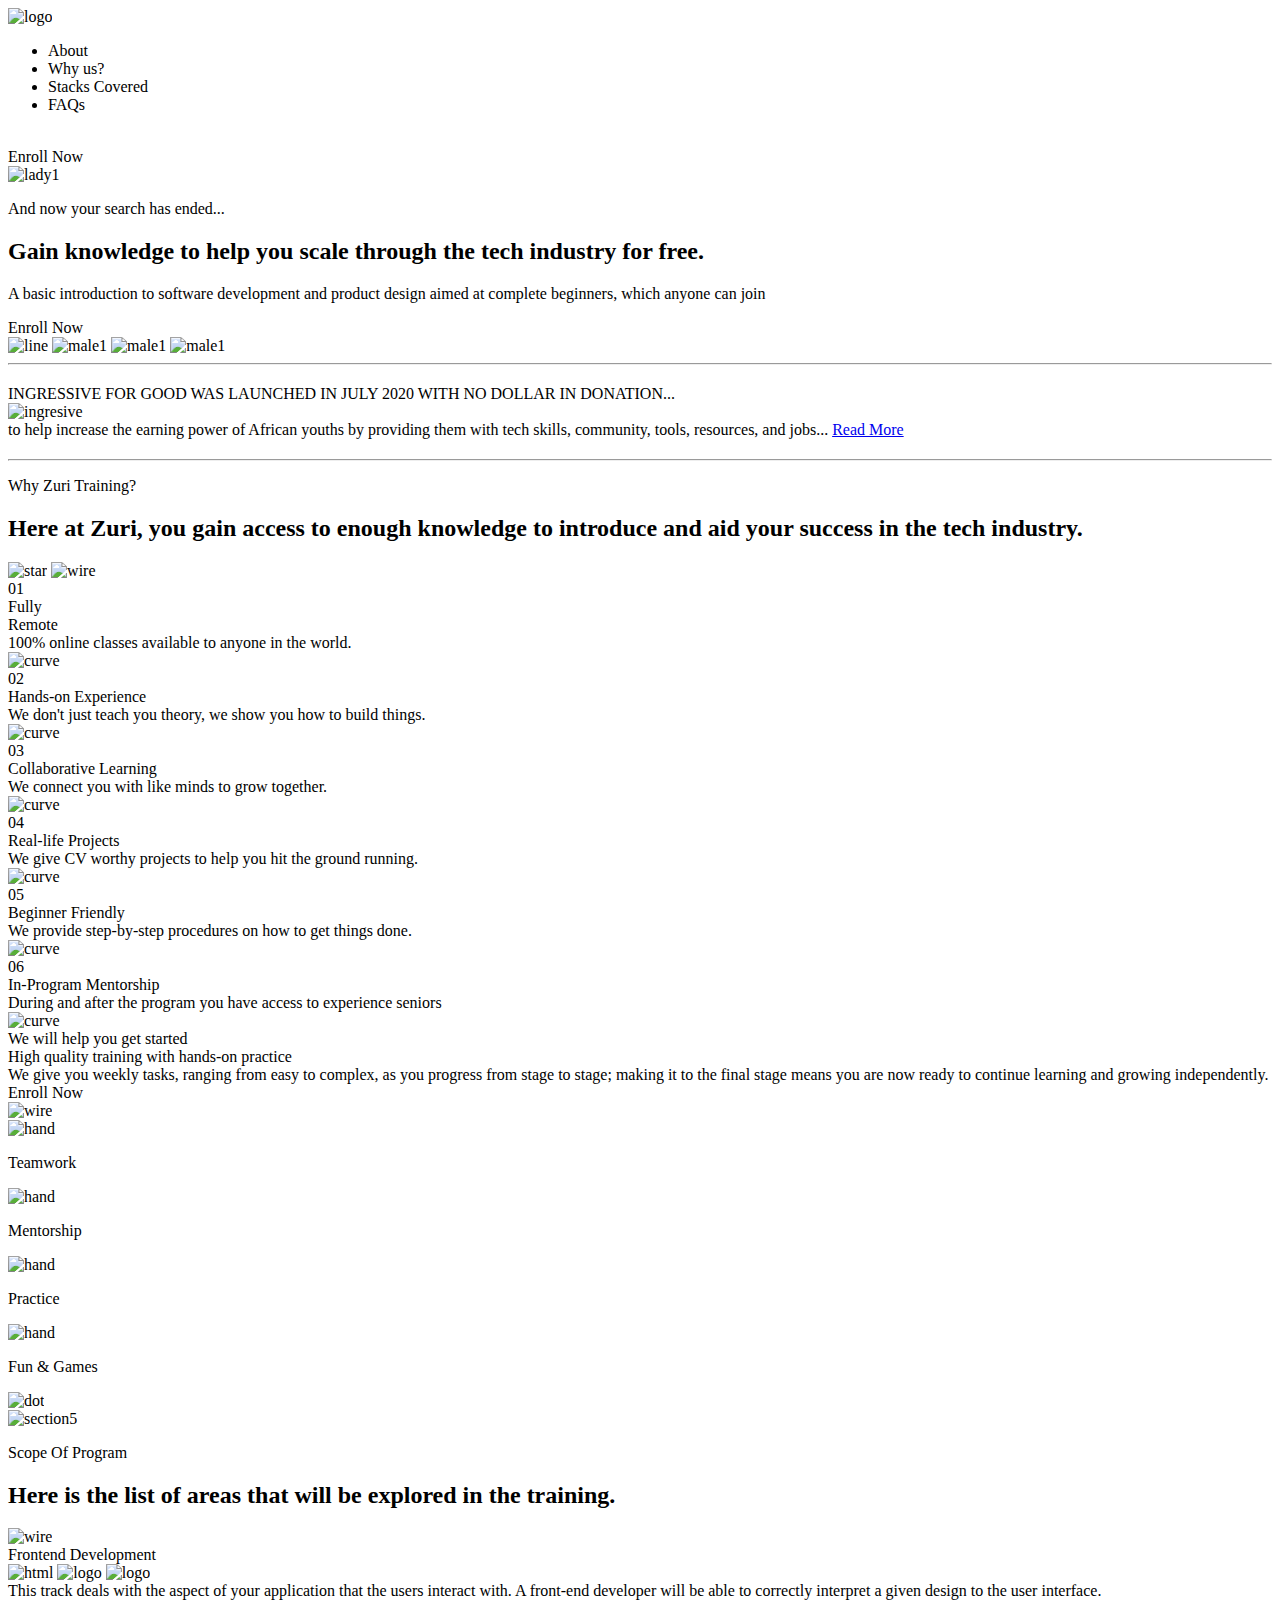
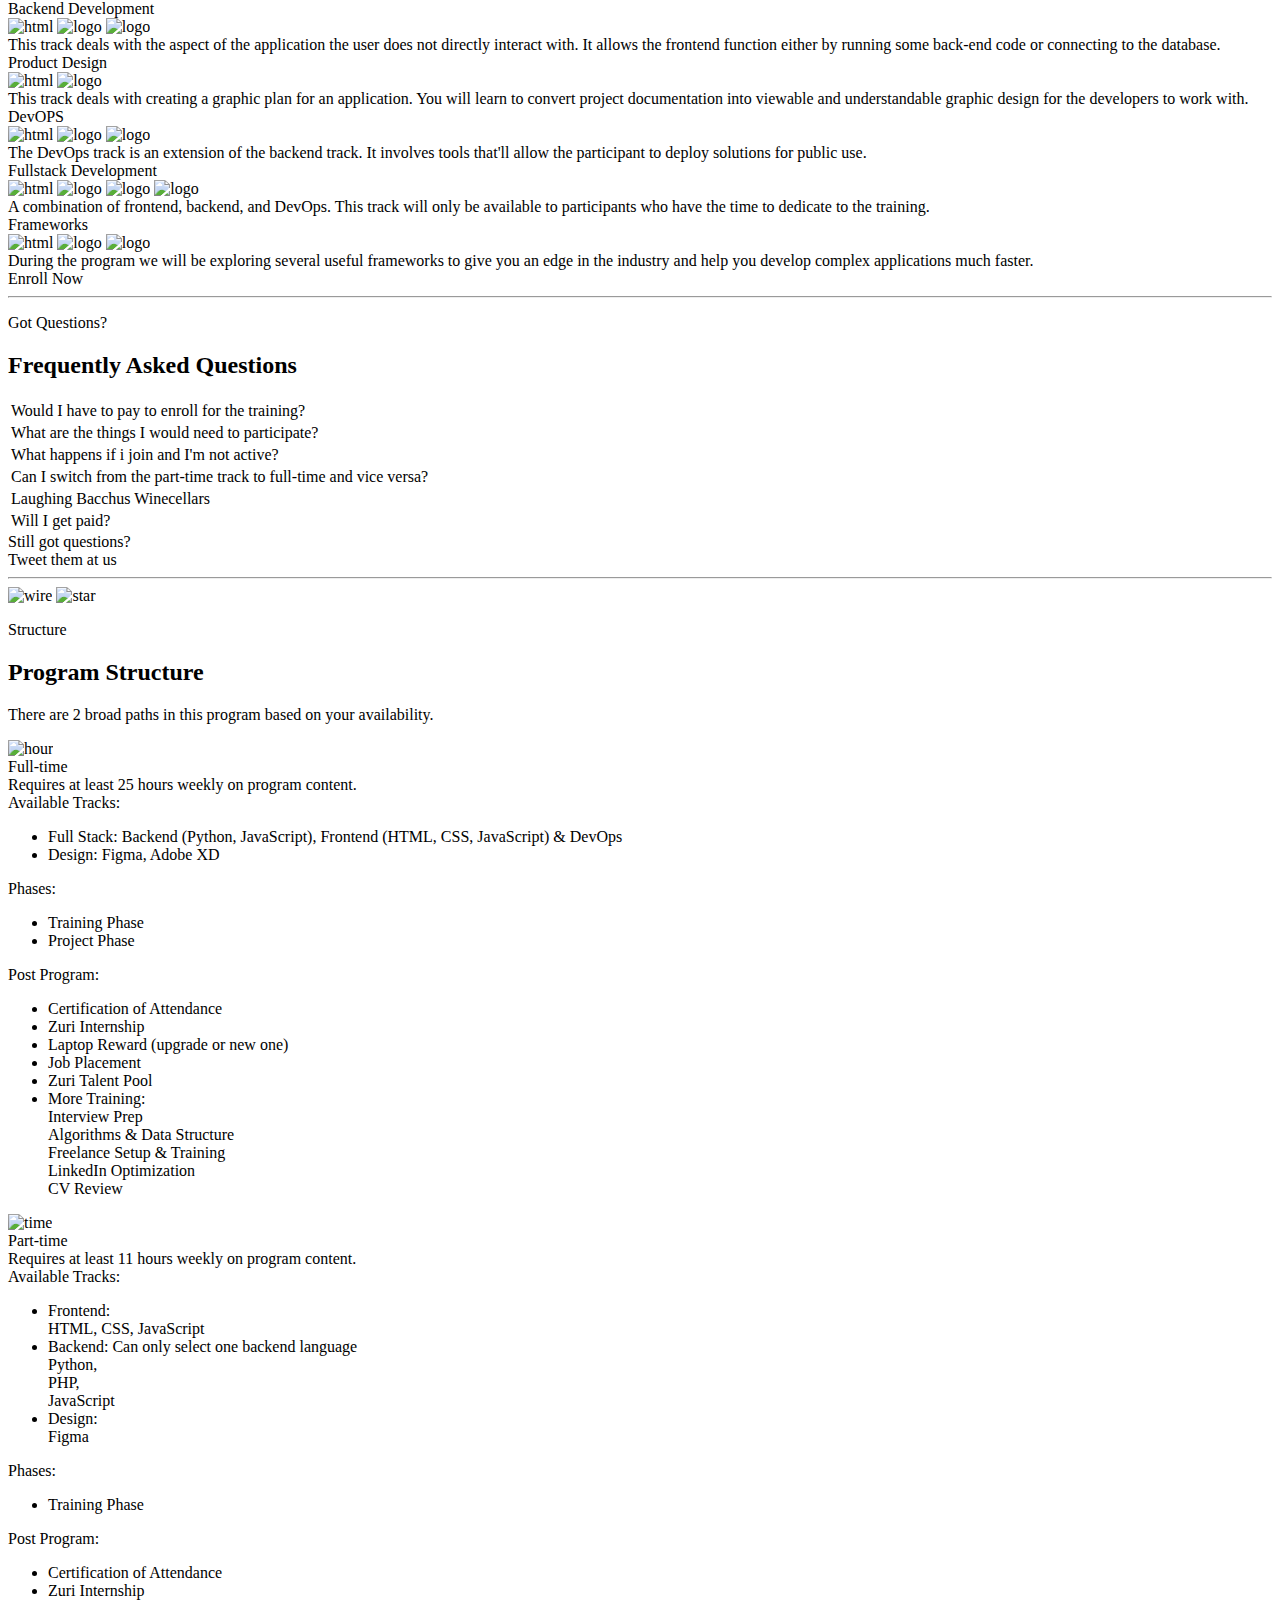
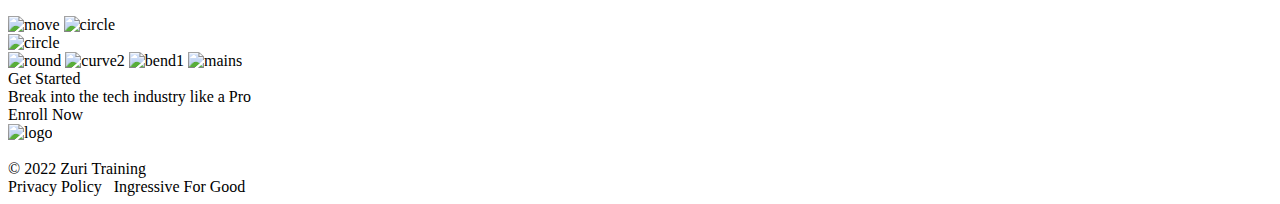
==== commit 0449de2a: "first commit" ====
--- a/landing.html
+++ b/landing.html
@@ -1,110 +1,349 @@
 <!DOCTYPE html>
 <html lang="en">
 <head>
-    <meta charset="UTF-8">
-    <meta http-equiv="X-UA-Compatible" content="IE=edge">
-    <meta name="viewport" content="width=device-width, initial-scale=1.0">
-    <title>Zuri Landing page </title>
-    <link rel="stylesheet" href="landing.css">
-    <link rel="stylesheet" href="zuri-logo-full.svg" type="image/icon">
+  <meta charset="UTF-8">
+  <meta http-equiv="X-UA-Compatible" content="IE=edge">
+  <meta name="viewport" content="width=device-width, initial-scale=1.0">
+  <title>I'm new </title>
+  <link rel="stylesheet" href="Landing.css">
+  <link rel="preconnect" href="https://fonts.googleapis.com">
+  <link rel="preconnect" href="https://fonts.gstatic.com" crossorigin>
+  <link href="https://fonts.googleapis.com/css2?family=Lexend+Deca&family=Poppins:wght@200;300;400;800&family=Red+Hat+Display:ital,wght@0,300;0,400;0,500;0,600;0,700;0,900;1,800;1,900&family=Roboto:wght@100;300;400;500;700;900&display=swap" rel="stylesheet">
 </head>
 <body>
-        <section class="Hero">
-            <div class="header">
-                <img src="zuri-logo-full.svg" width="100" height="150" alt="logo" />
-            </div>
-        <div class="subheader">
-            <h1 style="text-align: center;"> Learn, Build, Grow.</h1> 
-        <p style= "text-align: center;">Unlock your Brilliance with our hands-on beginner and expert training. Zuri Team has been immensely 
-            successful in creating a global network of a highly adept intelligent workspace that can help your company achieve 
-            their mission-critical projects and goals 
-        </p> 
-        <div class="buttons">  <a href="/index.html">  <button class="New"> I'm new to the industry</button></a> </a>
-           <a href="https://www.google.com/">  <button class="Need"> I need industry experience</button></a></div>
-        
-        </div>
-    
-        
-        </section>
-        <section class="programs">
-            <div class=" programscontainer ">
-                <h3 class="heading">BY ZURI Team </h3>
-                <p class="slogan"> We cater for every level of <br> expertise and needs in  the industry.</p>
-
-            </div>
-            <div class="subcontainer">
-                <div class="row">
-                    <div class="training ">
-                        <div class="program1textarea ">
-                            <img class="cloudinary" src="https://res.cloudinary.com/dafsch2zs/image/upload/v1596628122/Zuri%20Landing/left_bvmv7q.png" 
-                            alt="image" srcset="">
-                            <div class="contentfirst">
-                                <img  class="trainingsvg" src="/zuri-training-img.svg" alt="image">
-                                <p class=" trainingtext">
-                                    We understand a complete beginner  <br>cannot become a professional after a <br>few weeks, 
-                                    the aim here is to get you <br> familiar enough with each the  
-                                    tools such <br>that you'll be able to  continue learning<br> on your own 
-                                    with minimal support.     
-                                </p>
-                                <h3> <a  class="Ineedtraining" href="http://google.com"> I need to be trained > </a></h3>
-                                  </div>
-                                </div>
-                                  </div>
-                            <div class="internship">
-                                <div class="program2textarea">
-                                    <div class="contentsecond">
-                                        <img class="internshipsvg" src="/zuri-internship-img.svg" alt="image">
-                                        <p class="internshiptext">We place you in a work <br> simulation. we give you tasks
-                                        <br>every week, the tasks ranges <br> from easy to hard as you <br>
-                                    progress from stage to stage, <br> making it to the final stage <br>
-                                means you are ready for actual work.</p>
-                                <h3> <a  class="Iwantinternship" href="http://google.com"> I want to join the internship > </a></h3>
-                                </div>  
-                                
-                        </div>
-                    </div>
-                    <div class="talent">
-                        <div class="program3textarea ">
-                            <img class="cloudinary2" src="https://res.cloudinary.com/dafsch2zs/image/upload/v1596628122/Zuri%20Landing/left_bvmv7q.png" 
-                            alt="image" srcset="">
-                            <div class="contentthird">
-                                <img  class="talentsvg" src="/zuri-talent-img.svg" alt="image">
-                                <p class=" talenttext">
-                                    We understand a complete beginner  <br>cannot become a professional after a <br>few weeks, 
-                                    the aim here is to get you <br> familiar enough with each the  
-                                    tools such <br>that you'll be able to  continue learning<br> on your own 
-                                    with minimal support.     
-                                </p>
-                                <h3> <a  class="talentlook" href="http://google.com"> I am looking for talent > </a></h3>
-                                  </div>
-                    
-                </div>
-            </div>
-        </section>
-        <footer class="footmain">
-           <div class="footercontainer"> 
-            <div class="flex1"> <img  class="footerlogo" src="/zuri-logo-full.svg" alt="image"></div>
-            <div class="flex2"> <h3>Links</h3>
-                <a href="https://flutterwave.com/store/zuriteam"> <p>Store</p></a>
-             <a href="https://blog.zuri.team/"> <p>Blog</p></a>
-    </div>
-               <div class="flex3"> <h3> Contact</h3>
-                <p>8 Jubilee-CMD road,<br> Magodo, <br> Lagos state</p> 
-                <p> <a href="mailto:hello@zuri.com"> hello@zuri.team</a></p>
-    </div>
-                  <div class="flex4">  <h3> Follow us </h3>  <div class="contacticons">
-                    <a target="_blank" href="https://web.facebook.com/sammy.bolade">facebook</a>
-                    <a target="_blank" href= "https://twitter.com/Lade_samuell"> twitter</a>
-                    <a  target="_blank" href="https://www.instagram.com/ade_samuell/"> instagram</a>
-                    <a href="https://zuri.team/#"></a>
-    </div></div>
-           </div>
-            <div><hr class="m-3 md-0"></div>
-            <div class="copyright">
-                <p> © 2020 ZURI TEAM </p>
-            </div>   
-
-            
-        </footer>
+  <div class="webPage">
+    <section class="header">
+      <div>
+        <img class="logo"src="https://training.zuri.team/logo.svg" alt="logo">
+      </div>
+      <div class="area">
+        <ul>
+          <li class="list">About</li>
+          <li class="list">Why us?</li>
+          <li class="list">Stacks Covered</li>
+          <li class="list">FAQs</li>
+        </ul>
+        <img class="thumb"src="https://training.zuri.team/thumbs.png" alt="">
+        <div class="enroll">Enroll Now</div>
+      </div>
+    </section>
+    <section class="getStarted">
+      <img class="lady1"src="https://training.zuri.team/lady1.jpg " alt="lady1">
+      <div class="info">
+        <p class="search">And now your search has ended...</p>
+        <h2 class="gain">
+          Gain knowledge to help you scale through the tech industry for free.
+        </h2>
+        <p class="basic">
+          A basic introduction to software development and 
+          product design aimed at complete beginners, which anyone can join
+        </p>
+        <div class="enroll2">Enroll Now</div>
+      </div>
+      <img class="line"src="https://training.zuri.team/line.svg" alt="line">
+      <img class="male1"src="https://training.zuri.team/male1.jpg" alt="male1">
+      <img class="maleface"src="https://training.zuri.team/maleface.svg" alt="male1">
+      <img class="section1wire"src="https://training.zuri.team/section1wire.svg" alt="male1">
+    </section>
+    <hr style="margin-bottom: 20px">
+    <section class="sponsorship">
+      <div class="launch">
+        INGRESSIVE FOR GOOD WAS LAUNCHED IN JULY 2020 WITH NO DOLLAR IN DONATION...
+      </div>
+      <img src="https://training.zuri.team/ingresive.jpg" class="ingresive" alt="ingresive">
+      <div class="help">
+        to help increase the earning power of African youths by providing 
+        them with tech skills, community, tools, resources, and jobs... 
+        <span> <a href="https://ingressive.org/i4g-in-2021/">Read More</a>  </span> 
+      </div>
+    </section>
+    <hr style="margin-top: 20px">
+    <section class="hireUs">
+      <div>
+        <p class="question">Why Zuri Training?</p>
+        <h2 class="answer">
+          Here at Zuri, you gain access to enough knowledge 
+          to introduce and aid your success in the tech industry.
+        </h2>
+      </div>
+      <img src="https://training.zuri.team/Star.jpg" class="star" alt="star">
+      <img src="https://training.zuri.team/section3wire.svg" class="section3wire" alt="wire">
+    </section>
+    <section class="cards">
+      <div class="card1">
+        <div class="number1"> 01 </div>
+        <div class="textHead1">Fully <br> Remote</div>
+        <div class="textSub1"> 100% online classes available to anyone in the world. </div>
+        <img src="https://training.zuri.team/curve1.png" class="card-arc arc" alt="curve">
+      </div>
+      <div class="card">
+        <div class="number"> 02 </div>
+        <div class="textHead">Hands-on Experience</div>
+        <div class="textSub"> We don't just teach you theory, we show you how to build things. </div>
+        <img src="https://training.zuri.team/curve.svg" class="card-arc" alt="curve">
+      </div>
+      <div class="card">
+        <div class="number"> 03 </div>
+        <div class="textHead">Collaborative Learning</div>
+        <div class="textSu"> We connect you with like minds to grow together. </div>
+        <img src="https://training.zuri.team/curve3.svg" class="card-arc" alt="curve">
+      </div>
+      <div class="card">
+        <div class="number"> 04 </div>
+        <div class="textHead">Real-life Projects</div>
+        <div class="textSub"> We give CV worthy projects to help you hit the ground running. </div>
+        <img src="https://training.zuri.team/curve4.svg" class="card-arc" alt="curve">
+      </div>
+      <div class="card">
+        <div class="number"> 05 </div>
+        <div class="textHead">Beginner Friendly</div>
+        <div class="textSub"> We provide step-by-step procedures on how to get things done. </div>
+        <img src="https://training.zuri.team/curve5.svg" class="card-arc" alt="curve">
+      </div>
+      <div class="card">
+        <div class="number"> 06 </div>
+        <div class="textHead">In-Program Mentorship</div>
+        <div class="textSub"> During and after the program you have access to experience seniors </div>
+        <img src="https://training.zuri.team/curve6.svg" class="card-arc" alt="curve">
+      </div>
+    </section>
+    <section class="practice">
+      <div class="practiceInfo">
+        <div class="textSubP"> We will help you get started </div>
+        <div class="textHeadP">High quality training with hands-on practice</div>
+        <div class="textSubP"> 
+          We give you weekly tasks, ranging from easy to complex, 
+          as you progress from stage to stage; making it to the final stage 
+          means you are now ready to continue learning and growing independently. 
+        </div>
+        <div class="enroll3">Enroll Now</div>
+        <img src="https://training.zuri.team/section5wire.svg" class="wire" alt="wire">
+        <div class="feature">
+          <div class="features">
+            <img src="https://training.zuri.team/hand.svg" alt="hand">
+            <p>Teamwork</p>
+          </div>
+          <div class="features">
+            <img src="https://training.zuri.team/mentor.svg" alt="hand">
+            <p>Mentorship</p>
+          </div>
+          <div class="features">
+            <img src="https://training.zuri.team/practice.svg" alt="hand">
+            <p>Practice</p>
+          </div>
+          <div class="features">
+            <img src="https://training.zuri.team/games.svg" alt="hand">
+            <p>Fun & Games</p>
+          </div>
+        </div>
+        <img src="https://training.zuri.team/dotsection5.svg" class="dot" alt="dot">
+      </div>
+      <img src="https://training.zuri.team/section5-image.png" alt="section5">
+    </section>
+    <section class="scope">
+      <div>
+        <p class="question">Scope Of Program</p>
+        <h2 class="response">
+          Here is the list of areas that will be explored in the training.
+        </h2>
+      </div>
+      <img src="https://training.zuri.team/section6.svg" class="section6wire" alt="wire">
+    </section>
+    <section class="cards">
+      <div class="card">
+        <div class="text1"> Frontend Development </div>
+        <img src="https://training.zuri.team/html.svg" class="svg"alt="html">
+        <img src="https://training.zuri.team/css-3%20logo.svg" class="svg"alt="logo">
+        <img src="https://training.zuri.team/javascript%20logo.svg" class="svg"alt="logo">
+        <div class="text2"> 
+          This track deals with the aspect of your application that the users 
+          interact with. A front-end developer will be able to correctly interpret a 
+          given design to the user interface. 
+        </div>
+      </div>
+      <div class="card">
+        <div class="text1"> Backend Development </div>
+        <img src="https://training.zuri.team/php2%20logo.svg" class="svg2"alt="html">
+        <img src="https://training.zuri.team/python-4%20logo.svg" class="svg"alt="logo">
+        <img src="https://training.zuri.team/javascript%20logo.svg" class="svg"alt="logo">
+        <div class="text2"> 
+          This track deals with the aspect of the application the user does not directly 
+          interact with. It allows the frontend function either by running some back-end 
+          code or connecting to the database. 
+        </div>
+      </div>
+      <div class="card">
+        <div class="text1"> Product Design </div>
+        <img src="https://training.zuri.team/adobe-xd%20logo.svg" class="svg"alt="html">
+        <img src="https://training.zuri.team/Figma%20logo.svg" class="svg2"alt="logo">
+        <div class="text2"> 
+          This track deals with creating a graphic plan for an application. You will learn to 
+          convert project documentation into viewable and understandable graphic design for 
+          the developers to work with. 
+        </div>
+      </div>
+      <div class="card">
+        <div class="text1"> DevOPS </div>
+        <img src="https://training.zuri.team/Ubuntu%20logo.svg" class="svg2"alt="html">
+        <img src="https://training.zuri.team/Bash%20logo.svg" class="svg2"alt="logo">
+        <img src="https://training.zuri.team/aws%20logo.svg" class="svg"alt="logo">
+        <div class="text2"> 
+          The DevOps track is an extension of the backend track. It involves tools that'll 
+          allow the participant to deploy solutions for public use. 
+        </div>
+      </div>
+      <div class="card">
+        <div class="text1"> Fullstack Development </div>
+        <img src="https://training.zuri.team/html.svg" class="svg"alt="html">
+        <img src="https://training.zuri.team/css-3%20logo.svg" class="svg"alt="logo">
+        <img src="https://training.zuri.team/javascript%20logo.svg" class="svg"alt="logo">
+        <img src="https://training.zuri.team/python-4%20logo.svg" class="svg"alt="logo">
+        <div class="text2"> 
+          A combination of frontend, backend, and DevOps. This track will only be available to 
+          participants who have the time to dedicate to the training. 
+        </div>
+      </div>
+      <div class="card">
+        <div class="text1"> Frameworks </div>
+        <img src="https://training.zuri.team/Laravel%20logo.svg" class="svg2"alt="html">
+        <img src="https://training.zuri.team/React%20logo.svg" class="svg2"alt="logo">
+        <img src="https://training.zuri.team/Django%20logo.svg" class="svg2"alt="logo">
+        <div class="text2"> 
+          During the program we will be exploring several useful frameworks to give you an edge 
+          in the industry and help you develop complex applications much faster. 
+        </div>
+      </div>
+    </section>
+    <div class="enroll2 enro">Enroll Now</div>
+    <hr>  
+    <section class="questions">
+      <div>
+        <p class="question">Got Questions?</p>
+        <h2 class="gain">
+          Frequently Asked Questions
+        </h2>
+      </div>
+      <table>
+        <tr>
+          <td>Would I have to pay to enroll for the training?</td>
+        </tr>
+        <tr>
+          <td>What are the things I would need to participate?</td>
+        </tr>
+        <tr>
+          <td>What happens if i join and I'm not active?</td>
+        </tr>
+        <tr>
+          <td>Can I switch from the part-time track to full-time and vice versa?</td>
+        </tr>
+        <tr>
+          <td>Laughing Bacchus Winecellars</td>
+        </tr>
+        <tr>
+          <td>Will I get paid?</td>
+        </tr>
+      </table>
+      <div class="moreQues">
+        <div class="basic">Still got questions?</div>
+        <div class="enroll2 enr">Tweet them at us</div>
+      </div>
+    </section>
+    <hr>
+    <section class="lastStructure">
+      <div>
+        <img src="https://training.zuri.team/section7wire.svg" class="section7wire" alt="wire">
+        <img src="https://training.zuri.team/Star1.svg" class="star1" alt="star">
+        <p class="question">Structure</p>
+        <h2 class="gain">
+          Program Structure
+        </h2>
+        <p class="basic text">
+          There are 2 broad paths in this program based on your availability.
+        </p>
+      </div>
+      <div class="cardSection">
+        <div class="cardStructure">
+          <img src="https://training.zuri.team/hour.png" alt="hour">
+          <div class="textSHead"> Full-time </div>
+          <div class="textbody"> Requires at least 25 hours weekly on program content. </div>
+          <div class="textSubHead">Available Tracks:</div>
+          <ul>
+            <li>Full Stack: Backend (Python, JavaScript), Frontend (HTML, CSS, JavaScript) & DevOps</li>
+            <li>Design: Figma, Adobe XD</li>
+          </ul>
+          <div class="textSubHead">Phases:</div>
+          <ul>
+            <li>Training Phase</li>
+            <li>Project Phase</li>
+          </ul>
+          <div class="textSubHead">Post Program:</div>
+          <ul>
+            <li>Certification of Attendance</li>
+            <li>Zuri Internship </li>
+            <li>Laptop Reward (upgrade or new one)  </li>
+            <li>Job Placement  </li>
+            <li>Zuri Talent Pool </li>
+            <li>More Training: <br> 
+              Interview Prep  <br>
+              Algorithms & Data Structure   <br>
+              Freelance Setup & Training <br>
+              LinkedIn Optimization <br>
+              CV Review </li>
+          </ul>
+        </div>
+        <div class="cardStructure">
+          <img src="https://training.zuri.team/time.png" alt="time">
+          <div class="textSHead"> Part-time </div>
+          <div class="textbody"> Requires at least 11 hours weekly on program content. </div>
+          <div class="textSubHead">Available Tracks:</div>
+          <ul>
+            <li class="mar">Frontend: <br> HTML, CSS, JavaScript</li>
+            <li class="mar">Backend: Can only select one backend language  <br>
+              Python, <br>
+              PHP, <br>
+              JavaScript
+            </li class="mar">
+            <li>Design: <br>   Figma</li>
+          </ul>
+          <div class="textSubHead">Phases:</div>
+          <ul>
+            <li>Training Phase</li>
+          </ul>
+          <div class="textSubHead">Post Program:</div>
+          <ul>
+            <li>Certification of Attendance</li>
+            <li>Zuri Internship </li>
+          </ul>
+        </div>
+      </div>
+      <img src="https://training.zuri.team/move.svg" class="move" alt="move">
+      <img src="https://training.zuri.team/circle.png" class="circle" alt="circle">
+    </section>
+    <section class="scope">
+      <img src="https://training.zuri.team/circle.png" class="circle2" alt="circle">
+      <div class="break">
+        <img src="https://training.zuri.team/round.svg" class="round" alt="round">
+        <img src="https://training.zuri.team/curve2.svg" class="curve2" alt="curve2">
+        <img src="https://training.zuri.team/bend1.svg" class="bend1" alt="bend1">
+        <img src="https://training.zuri.team/mains.png" class="mains" alt="mains">
+        <div class="breakBody"> Get Started </div>
+        <div class="breakHead"> Break into the tech industry like a Pro </div>
+        <div class="enroll3 en">Enroll Now</div>
+      </div>
+    </section>
+    <section class="footer">
+      <img src="https://training.zuri.team/logo.svg" alt="logo">
+      <div class="socials">
+        <img src="https://training.zuri.team/facebook.svg" alt="">
+        <img src="https://training.zuri.team/linkd.svg" alt="">
+        <img src="https://training.zuri.team/twitter.svg" alt="">
+        <img src="https://training.zuri.team/youtube.svg" alt="">
+      </div>
+    </section>
+    <section class="copyright">
+      <div>© 2022 Zuri Training</div>
+      <div>Privacy Policy &nbsp; <span>Ingressive For Good</span> </div>
+    </section>
+  </div>
 </body>
 </html>